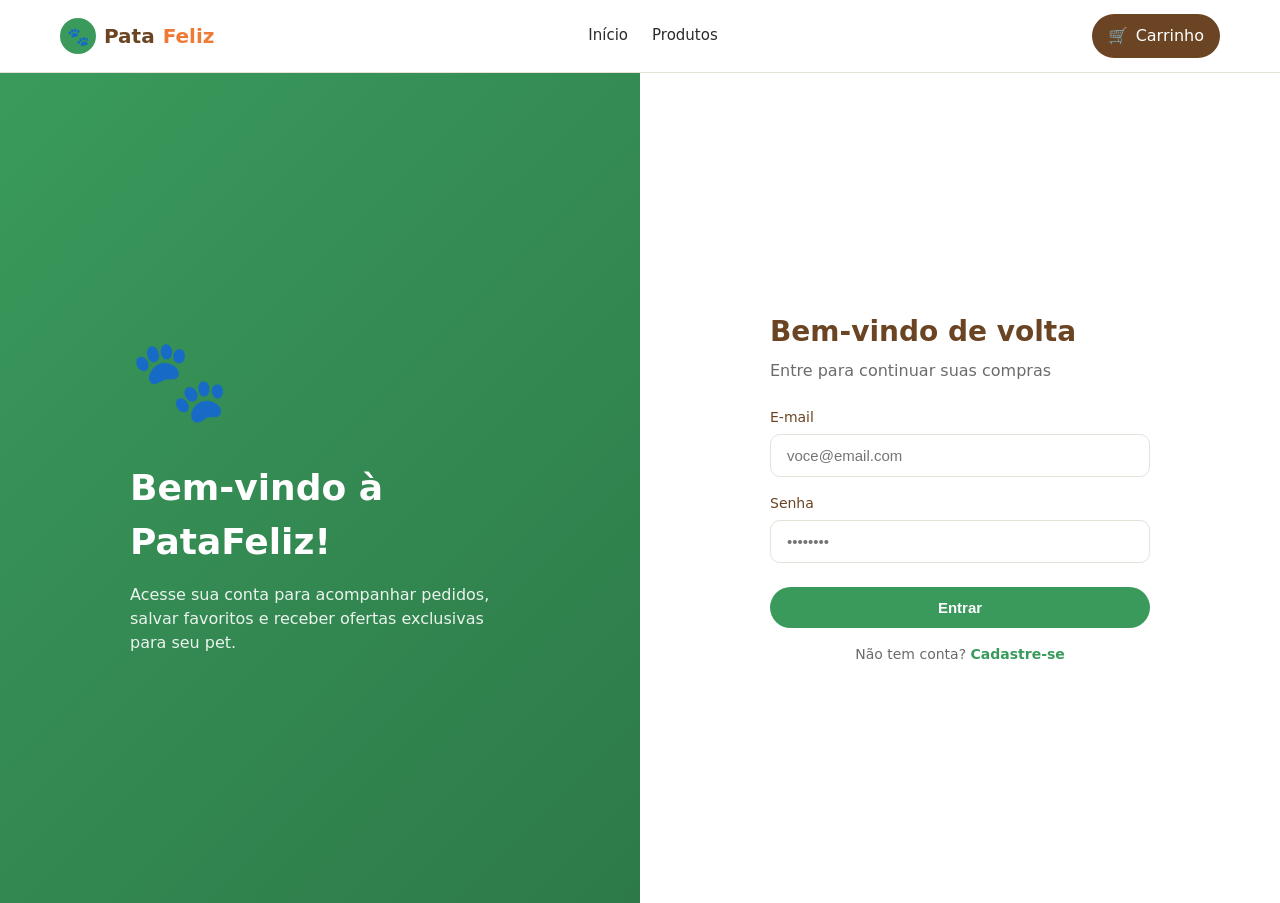
==== login.html @ 2d4ab9ec "Add files via upload" ====
<!DOCTYPE html>
<html lang="pt-BR">
<head>
<meta charset="UTF-8">
<meta name="viewport" content="width=device-width,initial-scale=1">
<title>Entrar - PataFeliz</title>
<link rel="stylesheet" href="estilos.css">
</head>
<body>

<header class="cabecalho">
  <div class="cabecalho-conteudo">
    <a href="index.html" class="logo"><span class="logo-icone">🐾</span> Pata<span>Feliz</span></a>
    <nav class="menu">
      <a href="index.html">Início</a>
      <a href="produtos.html">Produtos</a>
    </nav>
    <div class="acoes">
      <a href="carrinho.html" class="btn-carrinho">🛒 <span>Carrinho</span><span class="badge">0</span></a>
    </div>
  </div>
</header>

<section class="tela-login">
  <div class="login-lateral">
    <div class="login-lateral-conteudo">
      <div class="login-emoji">🐾</div>
      <h2>Bem-vindo à PataFeliz!</h2>
      <p>Acesse sua conta para acompanhar pedidos, salvar favoritos e receber ofertas exclusivas para seu pet.</p>
    </div>
  </div>

  <div class="login-formulario">
    <form id="formulario" class="formulario" data-modo="entrar" onsubmit="return enviarLogin(event)">
      <h2 id="titulo-form">Bem-vindo de volta</h2>
      <p id="sub-form" class="sub">Entre para continuar suas compras</p>

      <div id="campo-nome" class="campo" style="display:none;">
        <label>Nome completo</label>
        <input type="text" placeholder="Seu nome">
      </div>
      <div class="campo">
        <label>E-mail</label>
        <input type="email" required placeholder="voce@email.com">
      </div>
      <div class="campo">
        <label>Senha</label>
        <input type="password" required placeholder="••••••••">
      </div>

      <button id="btn-enviar" type="submit" class="btn btn-primario">Entrar</button>
      <p id="texto-alternar" class="alternar">Não tem conta? <a onclick="alternarLogin()">Cadastre-se</a></p>
    </form>
  </div>
</section>

<script src="script.js"></script>
</body>
</html>
---- estilos.css ----
/* PataFeliz - Estilos */
:root{
  --branco:#ffffff;
  --verde:#3a9a5c;
  --verde-claro:#e8f5ec;
  --verde-escuro:#2d7a48;
  --laranja:#ef7a35;
  --laranja-claro:#fdecdd;
  --marrom:#6b4423;
  --marrom-claro:#a07a55;
  --cinza:#f5f3ee;
  --texto:#2b2b2b;
  --texto-suave:#6b6b6b;
  --borda:#e6e2da;
  --sombra:0 6px 20px rgba(107,68,35,.08);
}
*{box-sizing:border-box;margin:0;padding:0}
html,body{font-family:'Segoe UI',system-ui,sans-serif;color:var(--texto);background:var(--branco);line-height:1.5}
a{color:inherit;text-decoration:none}
img{max-width:100%;display:block}

/* Cabeçalho */
.cabecalho{position:sticky;top:0;z-index:50;background:rgba(255,255,255,.95);backdrop-filter:blur(8px);border-bottom:1px solid var(--borda)}
.cabecalho-conteudo{max-width:1200px;margin:0 auto;padding:14px 20px;display:flex;align-items:center;justify-content:space-between;gap:20px}
.logo{display:flex;align-items:center;gap:8px;font-weight:bold;font-size:20px;color:var(--marrom)}
.logo-icone{width:36px;height:36px;border-radius:50%;background:var(--verde);color:#fff;display:flex;align-items:center;justify-content:center;font-size:18px}
.logo span{color:var(--laranja)}
.menu{display:flex;gap:24px;font-size:15px}
.menu a{color:var(--texto);font-weight:500;padding:6px 0;border-bottom:2px solid transparent}
.menu a:hover,.menu a.ativo{color:var(--verde);border-color:var(--verde)}
.acoes{display:flex;align-items:center;gap:10px}
.btn-icone{width:40px;height:40px;border-radius:50%;background:var(--cinza);display:flex;align-items:center;justify-content:center;border:none;cursor:pointer;font-size:16px;color:var(--marrom)}
.btn-icone:hover{background:var(--verde-claro)}
.btn-carrinho{position:relative;background:var(--marrom);color:#fff;padding:10px 16px;border-radius:30px;display:flex;align-items:center;gap:8px;font-weight:500;border:none;cursor:pointer}
.btn-carrinho:hover{background:#5a371d}
.badge{position:absolute;top:-4px;right:-4px;background:var(--laranja);color:#fff;border-radius:50%;min-width:20px;height:20px;font-size:11px;font-weight:bold;display:flex;align-items:center;justify-content:center;padding:0 5px}

/* Botões */
.btn{display:inline-block;padding:12px 22px;border-radius:30px;border:none;cursor:pointer;font-weight:600;font-size:15px;transition:transform .15s,background .15s}
.btn:hover{transform:translateY(-2px)}
.btn-primario{background:var(--verde);color:#fff}
.btn-primario:hover{background:var(--verde-escuro)}
.btn-secundario{background:var(--laranja);color:#fff}
.btn-secundario:hover{background:#d9651f}
.btn-contorno{background:transparent;border:2px solid var(--marrom);color:var(--marrom)}

/* Hero */
.hero{background:linear-gradient(135deg,var(--verde-claro),var(--laranja-claro));padding:60px 20px}
.hero-conteudo{max-width:1200px;margin:0 auto;display:grid;grid-template-columns:1fr 1fr;gap:40px;align-items:center}
.hero h1{font-size:48px;color:var(--marrom);line-height:1.1;margin-bottom:16px}
.hero h1 span{color:var(--verde)}
.hero p{font-size:18px;color:var(--texto-suave);margin-bottom:24px}
.busca{display:flex;background:#fff;border-radius:30px;padding:6px;box-shadow:var(--sombra);max-width:480px}
.busca input{flex:1;border:none;outline:none;padding:12px 18px;font-size:15px;background:transparent}
.busca button{background:var(--verde);color:#fff;border:none;border-radius:24px;padding:0 22px;cursor:pointer;font-weight:600}
.hero-imagem{aspect-ratio:1;border-radius:24px;background:linear-gradient(135deg,var(--verde),var(--laranja));display:flex;align-items:center;justify-content:center;font-size:120px;box-shadow:var(--sombra)}

/* Categorias */
.secao{max-width:1200px;margin:0 auto;padding:60px 20px}
.secao-titulo{font-size:28px;color:var(--marrom);margin-bottom:8px}
.secao-sub{color:var(--texto-suave);margin-bottom:28px}
.categorias{display:grid;grid-template-columns:repeat(auto-fit,minmax(160px,1fr));gap:16px}
.categoria{background:var(--cinza);border-radius:16px;padding:24px;text-align:center;cursor:pointer;transition:all .2s;border:2px solid transparent}
.categoria:hover{background:var(--verde-claro);border-color:var(--verde);transform:translateY(-4px)}
.categoria-icone{font-size:36px;margin-bottom:8px}
.categoria-nome{font-weight:600;color:var(--marrom)}

/* Produtos */
.grade-produtos{display:grid;grid-template-columns:repeat(auto-fill,minmax(240px,1fr));gap:20px}
.produto{background:#fff;border:1px solid var(--borda);border-radius:16px;overflow:hidden;transition:all .2s;display:flex;flex-direction:column}
.produto:hover{transform:translateY(-4px);box-shadow:var(--sombra)}
.produto-imagem{aspect-ratio:1;background:var(--cinza);display:flex;align-items:center;justify-content:center;font-size:72px;position:relative}
.produto-categoria{position:absolute;top:10px;left:10px;background:rgba(255,255,255,.95);color:var(--marrom);font-size:11px;font-weight:600;padding:4px 10px;border-radius:20px}
.produto-info{padding:14px;display:flex;flex-direction:column;gap:8px;flex:1}
.produto-avaliacao{font-size:12px;color:var(--texto-suave)}
.produto-avaliacao .estrela{color:var(--laranja)}
.produto-nome{font-size:14px;font-weight:600;min-height:40px}
.produto-rodape{display:flex;justify-content:space-between;align-items:center;margin-top:auto}
.produto-preco{font-size:18px;font-weight:bold;color:var(--marrom)}
.btn-adicionar{width:36px;height:36px;border-radius:50%;background:var(--verde);color:#fff;border:none;cursor:pointer;font-size:18px;font-weight:bold}
.btn-adicionar:hover{background:var(--verde-escuro)}

/* Filtros catálogo */
.filtros{display:flex;flex-wrap:wrap;gap:10px;margin-bottom:24px}
.filtro{padding:8px 18px;border-radius:24px;background:var(--cinza);border:none;cursor:pointer;font-size:14px;font-weight:500}
.filtro.ativo{background:var(--verde);color:#fff}
.barra-busca{margin-bottom:20px}
.barra-busca input{width:100%;padding:14px 20px;border:1px solid var(--borda);border-radius:30px;font-size:15px;outline:none}
.barra-busca input:focus{border-color:var(--verde)}

/* Carrinho */
.carrinho-container{max-width:1000px;margin:0 auto;padding:40px 20px;display:grid;grid-template-columns:2fr 1fr;gap:30px}
.item-carrinho{display:flex;gap:16px;padding:16px;background:#fff;border:1px solid var(--borda);border-radius:14px;margin-bottom:12px;align-items:center}
.item-imagem{width:80px;height:80px;background:var(--cinza);border-radius:10px;display:flex;align-items:center;justify-content:center;font-size:36px;flex-shrink:0}
.item-detalhes{flex:1}
.item-nome{font-weight:600;margin-bottom:4px}
.item-preco{color:var(--texto-suave);font-size:14px}
.item-controles{display:flex;align-items:center;gap:8px}
.qtd-btn{width:30px;height:30px;border-radius:50%;border:1px solid var(--borda);background:#fff;cursor:pointer;font-weight:bold}
.qtd{min-width:24px;text-align:center;font-weight:600}
.item-remover{background:none;border:none;color:#c0392b;cursor:pointer;font-size:18px;padding:6px}
.resumo{background:var(--cinza);border-radius:16px;padding:24px;height:fit-content;position:sticky;top:90px}
.resumo h3{color:var(--marrom);margin-bottom:16px}
.resumo-linha{display:flex;justify-content:space-between;padding:10px 0;border-bottom:1px solid var(--borda)}
.resumo-total{font-size:20px;font-weight:bold;color:var(--marrom);border-bottom:none;padding-top:16px}
.carrinho-vazio{text-align:center;padding:60px 20px}
.carrinho-vazio .emoji{font-size:80px;margin-bottom:16px}

/* Login */
.tela-login{min-height:calc(100vh - 70px);display:grid;grid-template-columns:1fr 1fr}
.login-lateral{background:linear-gradient(135deg,var(--verde),var(--verde-escuro));color:#fff;display:flex;align-items:center;justify-content:center;padding:40px}
.login-lateral-conteudo{max-width:380px}
.login-lateral h2{font-size:36px;margin-bottom:14px}
.login-lateral p{opacity:.9;font-size:16px}
.login-emoji{font-size:80px;margin-bottom:20px}
.login-formulario{display:flex;align-items:center;justify-content:center;padding:40px}
.formulario{width:100%;max-width:380px}
.formulario h2{font-size:28px;color:var(--marrom);margin-bottom:6px}
.formulario .sub{color:var(--texto-suave);margin-bottom:24px}
.campo{margin-bottom:16px}
.campo label{display:block;font-size:14px;font-weight:500;margin-bottom:6px;color:var(--marrom)}
.campo input{width:100%;padding:12px 16px;border:1px solid var(--borda);border-radius:10px;font-size:15px;outline:none}
.campo input:focus{border-color:var(--verde)}
.formulario .btn{width:100%;margin-top:8px}
.alternar{text-align:center;margin-top:16px;font-size:14px;color:var(--texto-suave)}
.alternar a{color:var(--verde);font-weight:600;cursor:pointer}

/* Rodapé */
.rodape{background:var(--cinza);margin-top:60px;padding:40px 20px 20px}
.rodape-conteudo{max-width:1200px;margin:0 auto;display:grid;grid-template-columns:repeat(auto-fit,minmax(200px,1fr));gap:30px}
.rodape h4{color:var(--marrom);margin-bottom:12px;font-size:15px}
.rodape ul{list-style:none;color:var(--texto-suave);font-size:14px}
.rodape li{padding:4px 0}
.rodape-copy{text-align:center;color:var(--texto-suave);font-size:13px;margin-top:30px;padding-top:20px;border-top:1px solid var(--borda)}

/* Responsivo */
@media(max-width:768px){
  .menu{display:none}
  .hero-conteudo,.carrinho-container,.tela-login{grid-template-columns:1fr}
  .hero h1{font-size:32px}
  .hero-imagem{font-size:80px}
  .resumo{position:static}
}
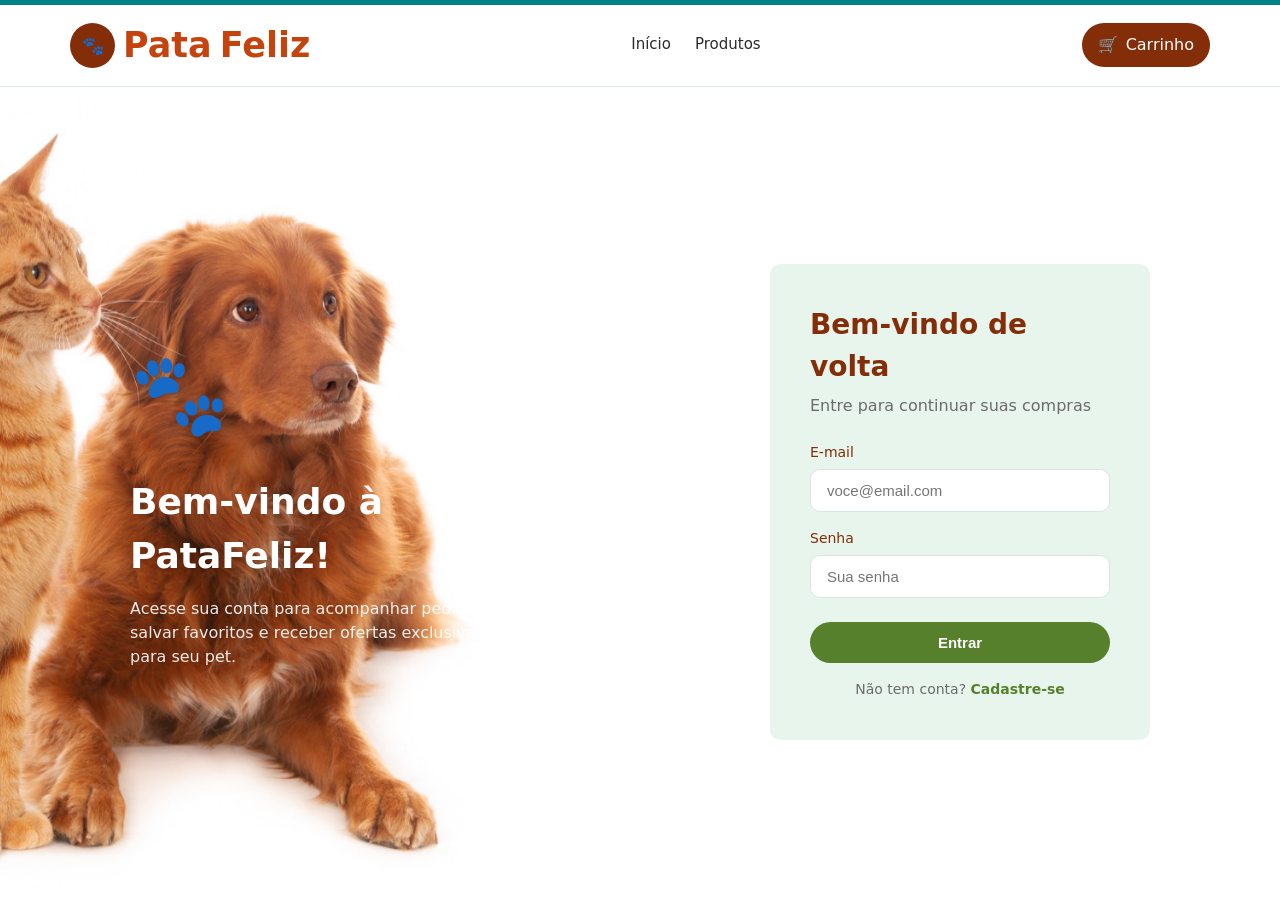
==== commit 197c1356: "v1" ====
--- a/login.html
+++ b/login.html
@@ -23,10 +23,12 @@
 
 <section class="tela-login">
   <div class="login-lateral">
+    <img src="login-img.jpg" alt="Imagem de boas-vindas" class="login-imagem">
     <div class="login-lateral-conteudo">
       <div class="login-emoji">🐾</div>
       <h2>Bem-vindo à PataFeliz!</h2>
       <p>Acesse sua conta para acompanhar pedidos, salvar favoritos e receber ofertas exclusivas para seu pet.</p>
+    
     </div>
   </div>
 
@@ -45,7 +47,7 @@
       </div>
       <div class="campo">
         <label>Senha</label>
-        <input type="password" required placeholder="••••••••">
+        <input type="password" required placeholder="Sua senha">
       </div>
 
       <button id="btn-enviar" type="submit" class="btn btn-primario">Entrar</button>
--- a/estilos.css
+++ b/estilos.css
@@ -1,18 +1,18 @@
-/* PataFeliz - Estilos */
+/* MIMUS - Estilos */
 :root{
   --branco:#ffffff;
-  --verde:#3a9a5c;
+  --cinza:#f5f3ee;
+  --borda:#dae6e6;
+  --sombra:0 6px 20px rgba(107,68,35,.08);
   --verde-claro:#e8f5ec;
-  --verde-escuro:#2d7a48;
-  --laranja:#ef7a35;
+  --verde:#57802D;
+  --verde-escuro:#018089;
+  --laranja:#C5440D;
   --laranja-claro:#fdecdd;
-  --marrom:#6b4423;
+  --marrom:#832D09;
   --marrom-claro:#a07a55;
-  --cinza:#f5f3ee;
   --texto:#2b2b2b;
   --texto-suave:#6b6b6b;
-  --borda:#e6e2da;
-  --sombra:0 6px 20px rgba(107,68,35,.08);
 }
 *{box-sizing:border-box;margin:0;padding:0}
 html,body{font-family:'Segoe UI',system-ui,sans-serif;color:var(--texto);background:var(--branco);line-height:1.5}
@@ -20,19 +20,43 @@
 img{max-width:100%;display:block}
 
 /* Cabeçalho */
-.cabecalho{position:sticky;top:0;z-index:50;background:rgba(255,255,255,.95);backdrop-filter:blur(8px);border-bottom:1px solid var(--borda)}
-.cabecalho-conteudo{max-width:1200px;margin:0 auto;padding:14px 20px;display:flex;align-items:center;justify-content:space-between;gap:20px}
-.logo{display:flex;align-items:center;gap:8px;font-weight:bold;font-size:20px;color:var(--marrom)}
-.logo-icone{width:36px;height:36px;border-radius:50%;background:var(--verde);color:#fff;display:flex;align-items:center;justify-content:center;font-size:18px}
-.logo span{color:var(--laranja)}
+.cabecalho{position:sticky;top:0;z-index:50;background:rgba(255,255,255,.95);backdrop-filter:blur(8px);border-bottom:1px solid var(--borda);    border-top: 5px solid #018089;}
+
+.cabecalho-conteudo{
+  max-width: 100%;
+  margin: 0px 50px;
+  padding: 14px 20px;
+  display: flex;
+  align-items: center;
+  gap: 20px;
+  justify-content: space-between;
+}
+
+.logo{display:flex;align-items:center;gap:8px;font-weight:bold;font-size:35px;color:var(--laranja)}
+
+.logo-icone{width:45px;height:45px;border-radius:50%;background:var(--marrom);color:#fff;display:flex;align-items:center;justify-content:center;font-size:18px}
+
+
 .menu{display:flex;gap:24px;font-size:15px}
+
 .menu a{color:var(--texto);font-weight:500;padding:6px 0;border-bottom:2px solid transparent}
+
 .menu a:hover,.menu a.ativo{color:var(--verde);border-color:var(--verde)}
+
 .acoes{display:flex;align-items:center;gap:10px}
+
 .btn-icone{width:40px;height:40px;border-radius:50%;background:var(--cinza);display:flex;align-items:center;justify-content:center;border:none;cursor:pointer;font-size:16px;color:var(--marrom)}
+
 .btn-icone:hover{background:var(--verde-claro)}
+
 .btn-carrinho{position:relative;background:var(--marrom);color:#fff;padding:10px 16px;border-radius:30px;display:flex;align-items:center;gap:8px;font-weight:500;border:none;cursor:pointer}
-.btn-carrinho:hover{background:#5a371d}
+
+.btn-carrinho:hover{background:var(--marrom-claro)}
+
+#busca-cabecalho{
+  margin-right: 30px;
+}
+
 .badge{position:absolute;top:-4px;right:-4px;background:var(--laranja);color:#fff;border-radius:50%;min-width:20px;height:20px;font-size:11px;font-weight:bold;display:flex;align-items:center;justify-content:center;padding:0 5px}
 
 /* Botões */
@@ -43,17 +67,19 @@
 .btn-secundario{background:var(--laranja);color:#fff}
 .btn-secundario:hover{background:#d9651f}
 .btn-contorno{background:transparent;border:2px solid var(--marrom);color:var(--marrom)}
+.btn-contorno:hover{background:var(--marrom);color:#fff}
 
-/* Hero */
-.hero{background:linear-gradient(135deg,var(--verde-claro),var(--laranja-claro));padding:60px 20px}
-.hero-conteudo{max-width:1200px;margin:0 auto;display:grid;grid-template-columns:1fr 1fr;gap:40px;align-items:center}
-.hero h1{font-size:48px;color:var(--marrom);line-height:1.1;margin-bottom:16px}
-.hero h1 span{color:var(--verde)}
-.hero p{font-size:18px;color:var(--texto-suave);margin-bottom:24px}
+/* Painel principal */
+.painel-principal{background:linear-gradient(135deg,var(--verde-claro),var(--laranja-claro));padding:60px 20px}
+.painel-conteudo{max-width:1200px;margin:0 auto;display:grid;grid-template-columns:1fr 1fr;gap:40px;align-items:center}
+.painel-principal h1{font-size:48px;color:var(--marrom);line-height:1.1;margin-bottom:16px}
+.painel-principal h1 span{color:var(--verde)}
+.painel-principal p{font-size:18px;color:var(--texto-suave);margin-bottom:24px}
 .busca{display:flex;background:#fff;border-radius:30px;padding:6px;box-shadow:var(--sombra);max-width:480px}
 .busca input{flex:1;border:none;outline:none;padding:12px 18px;font-size:15px;background:transparent}
-.busca button{background:var(--verde);color:#fff;border:none;border-radius:24px;padding:0 22px;cursor:pointer;font-weight:600}
-.hero-imagem{aspect-ratio:1;border-radius:24px;background:linear-gradient(135deg,var(--verde),var(--laranja));display:flex;align-items:center;justify-content:center;font-size:120px;box-shadow:var(--sombra)}
+.busca button{background:var(--marrom);color:#fff;border:none;border-radius:24px;padding:0 22px;cursor:pointer;font-weight:600}
+.busca button:hover{background:var(--marrom-claro)}
+.painel-imagem{aspect-ratio:1;border-radius:24px;background:linear-gradient(135deg,var(--verde),var(--laranja));display:flex;align-items:center;justify-content:center;font-size:120px;box-shadow:var(--sombra)}
 
 /* Categorias */
 .secao{max-width:1200px;margin:0 auto;padding:60px 20px}
@@ -108,13 +134,29 @@
 
 /* Login */
 .tela-login{min-height:calc(100vh - 70px);display:grid;grid-template-columns:1fr 1fr}
-.login-lateral{background:linear-gradient(135deg,var(--verde),var(--verde-escuro));color:#fff;display:flex;align-items:center;justify-content:center;padding:40px}
-.login-lateral-conteudo{max-width:380px}
+.login-lateral{color:#fff;display:flex;align-items:center;justify-content:center;padding:40px;z-index: 2;}
+.login-lateral-conteudo{max-width:380px;z-index: 2;}
+.login-imagem{
+    width: fit-content;
+    height: 100vh;
+    position: fixed;
+    z-index: 1;
+    top: 10px;
+    right: 650px;}
 .login-lateral h2{font-size:36px;margin-bottom:14px}
 .login-lateral p{opacity:.9;font-size:16px}
 .login-emoji{font-size:80px;margin-bottom:20px}
-.login-formulario{display:flex;align-items:center;justify-content:center;padding:40px}
-.formulario{width:100%;max-width:380px}
+.login-formulario{
+  display: flex;
+    align-items: center;
+    justify-content: center;
+}
+.formulario{
+  width:100%;
+  max-width:380px;
+    padding: 40px;
+    border-radius:10px;
+    background-color: var(--verde-claro);}
 .formulario h2{font-size:28px;color:var(--marrom);margin-bottom:6px}
 .formulario .sub{color:var(--texto-suave);margin-bottom:24px}
 .campo{margin-bottom:16px}
@@ -140,4 +182,4 @@
   .hero h1{font-size:32px}
   .hero-imagem{font-size:80px}
   .resumo{position:static}
-}
+}
